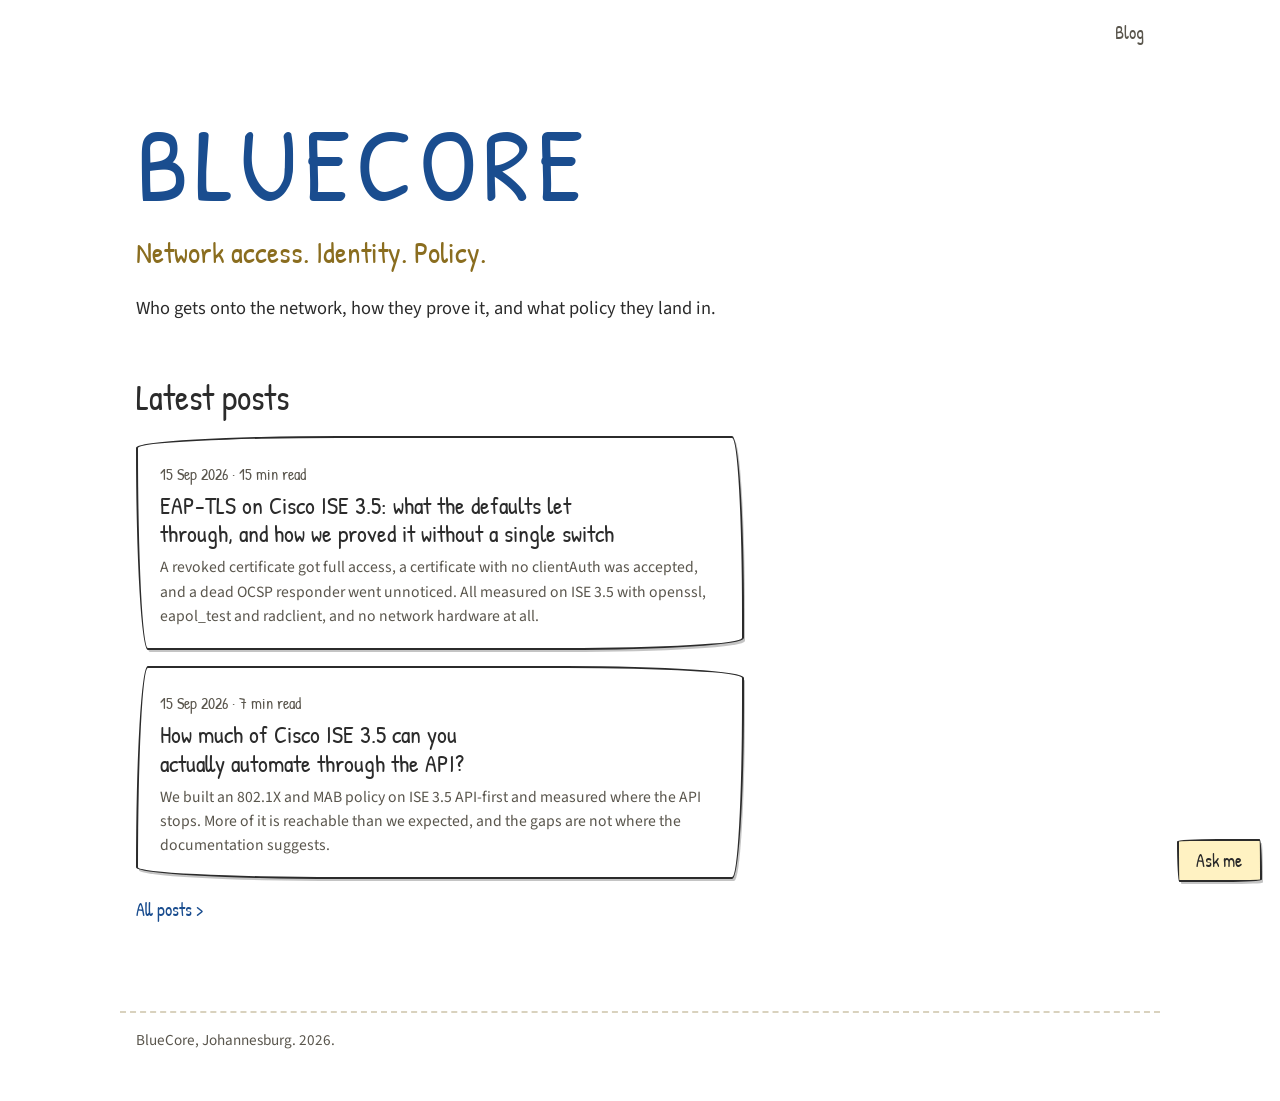
==== index.html @ 41329289 "Site: sketchy-on-white layout (hand-lettered headings, pastel boxes), rain/scanlines/typed tagline r" ====
<!DOCTYPE html>
<html lang="en">
<head>
<meta charset="UTF-8">
<meta name="viewport" content="width=device-width, initial-scale=1.0">
<title>BlueCore — network access, identity and policy</title>
<meta name="description" content="BlueCore designs and validates network access control: Cisco ISE, RADIUS, 802.1X, EAP-TLS and MAB. Johannesburg, South Africa.">
<meta name="theme-color" content="#ffffff">
<link rel="icon" type="image/svg+xml" href="/favicon.svg">
<meta property="og:title" content="BlueCore">
<meta property="og:description" content="Network access, identity and policy. Cisco ISE, RADIUS, 802.1X, EAP-TLS and MAB — designed, tested, documented.">
<meta property="og:url" content="https://bluecore.joburg/">
<meta property="og:type" content="website">
<link rel="stylesheet" href="https://fonts.googleapis.com/css2?family=Patrick+Hand&family=Source+Sans+3:ital,wght@0,400;0,600;1,400&family=IBM+Plex+Mono:wght@400;500&display=swap">
<link rel="stylesheet" href="/site.css?v=1449f8e14a">
<link rel="alternate" type="application/rss+xml" title="BlueCore blog" href="/blog/feed.xml">
</head>
<body>
  <main>
    <nav class="topnav" aria-label="Site">
      <!-- blog:nav -->
      <a href="/blog/">Blog</a>
      <!-- /blog:nav -->
      <a id="nav-pulse" href="#threat-pulse" hidden>Threat pulse</a>
    </nav>

    <section class="hero">
      <h1 class="wordmark">BLUECORE</h1>
      <p class="tagline">Network access. Identity. Policy.</p>
      <p class="hero-sub">Who gets onto the network, how they prove it, and what policy they land in.</p>
    </section>

    <!-- blog:latest -->
    <section class="section" id="latest">
      <h2>Latest posts</h2>
      <ul class="post-list"><li class="post-item"><p class="post-meta"><time datetime="2026-09-15">15 Sep 2026</time> · 15 min read</p><h3><a href="/blog/ise-eap-tls-without-hardware/">EAP-TLS on Cisco ISE 3.5: what the defaults let through, and how we proved it without a single switch</a></h3><p>A revoked certificate got full access, a certificate with no clientAuth was accepted, and a dead OCSP responder went unnoticed. All measured on ISE 3.5 with openssl, eapol_test and radclient, and no network hardware at all.</p></li><li class="post-item"><p class="post-meta"><time datetime="2026-09-15">15 Sep 2026</time> · 7 min read</p><h3><a href="/blog/ise-api-coverage/">How much of Cisco ISE 3.5 can you actually automate through the API?</a></h3><p>We built an 802.1X and MAB policy on ISE 3.5 API-first and measured where the API stops. More of it is reachable than we expected, and the gaps are not where the documentation suggests.</p></li></ul>
      <p class="more-link"><a href="/blog/">All posts &gt;</a></p>
    </section>
    <!-- /blog:latest -->

    <section class="section" id="threat-pulse" hidden aria-live="polite">
      <h2>Threat pulse</h2>
      <p class="pulse-intro">Live from BlueCore's lab threat-intel service. Indicators are defanged.</p>
      <div class="grid">
        <article class="card" id="tp-feodo">
          <h3>Botnet C2 servers</h3>
          <p class="stat" data-f="feodo.total">—</p>
          <p class="stat-sub">tracked, last 30 days · <span data-f="feodo.online">—</span> online</p>
          <ul class="kv" data-list="feodo.by_malware"></ul>
        </article>
        <article class="card" id="tp-threatfox">
          <h3>ThreatFox IOCs</h3>
          <p class="stat" data-f="threatfox.total">—</p>
          <p class="stat-sub" id="tp-threatfox-sub">reported, last 24 h</p>
          <ul class="kv" data-list="threatfox.by_malware"></ul>
        </article>
        <article class="card" id="tp-tor">
          <h3>Tor exit nodes</h3>
          <p class="stat" data-f="torexit.total">—</p>
          <p class="stat-sub">currently listed</p>
          <p class="card-note">Exit nodes are not malicious by themselves; they are context for access decisions.</p>
        </article>
      </div>
      <div class="panel pulse-newest" id="tp-newest">
        <h3>Newest C2 servers</h3>
        <div class="pulse-scroll">
          <table class="pulse-table">
            <thead><tr><th>IP</th><th>Family</th><th>Country</th><th>First seen</th></tr></thead>
            <tbody></tbody>
          </table>
        </div>
      </div>
      <p class="pulse-meta">updated <span id="tp-updated">—</span> · data: <a href="https://feodotracker.abuse.ch/" rel="noopener">abuse.ch Feodo Tracker</a> and <a href="https://threatfox.abuse.ch/" rel="noopener">ThreatFox</a> (CC0), <a href="https://check.torproject.org/exit-addresses" rel="noopener">Tor Project</a></p>
    </section>
  </main>

  <footer>
    BlueCore, Johannesburg. 2026.
  </footer>

<script src="/chat.js" defer></script>
<script src="/intel.js" defer></script>
</body>
</html>
---- site.css ----
/* BlueCore site styles, shared by the homepage and the blog pages.
 * The "sketchy on white" look from the lab write-ups: hand-lettered headings, pencil-grey ink,
 * pastel fills and boxes drawn with a slightly uneven outline. */

:root {
  --paper: #ffffff;
  --paper-2: #f6f3ea;
  --ink: #2b2b2b;
  --ink-soft: #5a564d;
  --rule: #d9d2be;
  --amber: #8a6d1f;
  --amber-bg: #fff2c2;
  --blue: #1a4d8f;
  --blue-bg: #dbe9f7;
  --green: #2e7d32;
  --green-bg: #e3f2df;
  --pink-bg: #fbe0e0;
  --purple-bg: #ece3f7;
  --red: #b93a2b;
  --hand: 'Patrick Hand', 'Chalkboard SE', 'Comic Sans MS', cursive;
  --sans: 'Source Sans 3', 'Segoe UI', system-ui, sans-serif;
  --mono: 'IBM Plex Mono', ui-monospace, Menlo, Consolas, monospace;
  /* Two hand-drawn corner shapes; alternate them so neighbouring boxes never match. */
  --wobble-a: 255px 15px 225px 15px / 15px 225px 15px 255px;
  --wobble-b: 15px 225px 15px 255px / 255px 15px 225px 15px;
}

* { margin: 0; padding: 0; box-sizing: border-box; }

html { scroll-behavior: smooth; }
@media (prefers-reduced-motion: reduce) { html { scroll-behavior: auto; } }

body {
  background: var(--paper);
  color: var(--ink);
  font-family: var(--sans);
  font-size: 17px;
  line-height: 1.55;
  overflow-x: hidden;
}

a { color: var(--blue); text-decoration-thickness: 1px; text-underline-offset: 2px; }
a:focus-visible, button:focus-visible {
  outline: 3px solid var(--amber);
  outline-offset: 2px;
}

h1, h2, h3, h4 {
  font-family: var(--hand);
  font-weight: 400;
  line-height: 1.15;
  color: var(--ink);
  text-wrap: balance;
}

/* Boxes drawn by hand: firm ink line, a fainter second pass just outside it. */
.card, .post-item, .panel {
  border: 2px solid var(--ink);
  border-radius: var(--wobble-a);
  box-shadow: 2px 3px 0 -1px rgba(43, 43, 43, 0.28);
}

/* ---------- Page frame ---------- */
main { max-width: 1040px; margin: 0 auto; padding: 0 16px; }

/* ---------- Top navigation (homepage and blog) ---------- */
.topnav {
  display: flex;
  flex-wrap: wrap;
  align-items: baseline;
  justify-content: flex-end;
  gap: 0.4rem 1.6rem;
  padding: 1.2rem 0 0;
  font-family: var(--hand);
  font-size: 1.15rem;
}
.topnav [hidden] { display: none; }
.topnav:not(:has(a:not([hidden]))) { display: none; }
.topnav a { color: var(--ink-soft); text-decoration: none; }
.topnav a:hover, .topnav a[aria-current="page"] { color: var(--blue); text-decoration: underline; }
.topnav .topnav-home {
  margin-right: auto;
  color: var(--blue);
  font-size: 1.5rem;
  letter-spacing: 0.06em;
}

/* ---------- Hero: the page title as a hand-lettered header ---------- */
.hero { padding: clamp(2rem, 7vh, 4.5rem) 0 1rem; }
.wordmark {
  font-size: clamp(3rem, 9vw, 6.5rem);
  letter-spacing: 0.06em;
  color: var(--blue);
  line-height: 1;
}
.tagline {
  margin-top: 0.8rem;
  font-family: var(--hand);
  font-size: clamp(1.3rem, 3vw, 1.9rem);
  color: var(--amber);
}
.hero-sub {
  margin-top: 1.2rem;
  max-width: 68ch;
  font-size: 1.15rem;
  color: var(--ink);
}

/* ---------- Sections ---------- */
.section { padding: 2.4rem 0; }
.section + .section { border-top: 2px dashed var(--rule); }
.section h2 {
  font-size: clamp(1.6rem, 3.2vw, 2.2rem);
  margin-bottom: 1.2rem;
}
.section h3 { font-size: 1.35rem; color: var(--amber); }

.panel {
  background: var(--paper);
  padding: 1.4rem 1.6rem;
}

/* ---------- Card grid ---------- */
.grid {
  display: grid;
  grid-template-columns: repeat(3, 1fr);
  gap: 1.2rem;
}
@media (max-width: 860px) { .grid { grid-template-columns: repeat(2, 1fr); } }
@media (max-width: 560px) { .grid { grid-template-columns: 1fr; } }

.card {
  padding: 1.2rem 1.3rem 1.4rem;
  display: flex;
  flex-direction: column;
  gap: 0.5rem;
  background: var(--blue-bg);
}
.grid .card:nth-child(2) { background: var(--green-bg); }
.grid .card:nth-child(3) { background: var(--purple-bg); }
.card h3 { font-size: 1.35rem; color: var(--ink); }
.card p { color: var(--ink-soft); font-size: 0.95rem; line-height: 1.5; }

/* ---------- Threat pulse ---------- */
#threat-pulse[hidden], #threat-pulse [hidden] { display: none; }
.pulse-intro { max-width: 68ch; color: var(--ink-soft); margin-bottom: 1.4rem; }
/* .card .x outranks the generic .card p rule above */
.card .stat {
  font-family: var(--hand);
  font-size: clamp(2.2rem, 5vw, 3rem);
  color: var(--ink);
  line-height: 1;
  margin: 0.2rem 0;
}
.card .stat-sub { color: var(--ink-soft); font-size: 0.9rem; }
.card .card-note { color: var(--ink-soft); font-size: 0.88rem; font-style: italic; }
.kv {
  list-style: none;
  font-size: 0.9rem;
  color: var(--ink-soft);
  margin-top: 0.2rem;
  font-variant-numeric: tabular-nums;
}
.kv li {
  display: flex;
  justify-content: space-between;
  gap: 1rem;
  padding: 0.3rem 0;
  border-bottom: 1px dashed rgba(43, 43, 43, 0.3);
}
.kv li:last-child { border-bottom: 0; }
.kv .kv-name { overflow: hidden; text-overflow: ellipsis; white-space: nowrap; min-width: 0; }
.kv .kv-count { color: var(--ink); flex: none; }
.pulse-newest { margin-top: 1.2rem; }
.pulse-newest h3 { font-size: 1.35rem; color: var(--amber); margin-bottom: 0.8rem; }
.pulse-scroll { overflow-x: auto; max-width: 100%; }
.pulse-table {
  width: 100%;
  border-collapse: collapse;
  text-align: left;
  white-space: nowrap;
  font-size: 0.95rem;
  font-variant-numeric: tabular-nums;
}
.pulse-table th {
  font-weight: 600;
  padding: 0.5rem 0.7rem;
  background: var(--paper-2);
  border-bottom: 2px solid var(--ink-soft);
}
.pulse-table td {
  padding: 0.5rem 0.7rem;
  border-bottom: 1px solid var(--rule);
  color: var(--ink);
}
.pulse-table td:first-child { font-family: var(--mono); font-size: 0.88em; }
.pulse-meta { margin-top: 1rem; font-size: 0.9rem; color: var(--ink-soft); }
.pulse-meta a { color: var(--blue); }
@media (max-width: 560px) {
  .pulse-table th, .pulse-table td { padding: 0.4rem 0.5rem; }
  .pulse-newest { padding: 1.2rem 1rem; }
}

/* ---------- Footer ---------- */
footer {
  max-width: 1040px;
  margin: 3rem auto 0;
  padding: 1rem 16px 3rem;
  border-top: 2px dashed var(--rule);
  color: var(--ink-soft);
  font-size: 0.95rem;
}

/* ---------- Post lists (homepage "Latest posts" and /blog/) ---------- */
.post-list { list-style: none; display: grid; gap: 1rem; max-width: 76ch; }
.post-item {
  padding: 1.1rem 1.4rem 1.2rem;
  background: var(--paper);
}
.post-item:nth-child(even) { border-radius: var(--wobble-b); }
.post-item:hover { background: var(--amber-bg); }
.post-item :is(h2, h3) { font-size: 1.5rem; line-height: 1.2; }
.post-item :is(h2, h3) a { color: var(--ink); text-decoration: none; }
.post-item :is(h2, h3) a:hover { color: var(--blue); text-decoration: underline; }
.post-item p { color: var(--ink-soft); font-size: 0.98rem; margin-top: 0.45rem; max-width: 72ch; }
.post-meta { font-family: var(--hand); color: var(--amber); font-size: 1.05rem; }
.post-item .post-meta { margin-bottom: 0.2rem; }
.more-link { margin-top: 1.1rem; font-family: var(--hand); font-size: 1.15rem; }
.more-link a { text-decoration: none; }
.more-link a:hover { text-decoration: underline; }
.draft-badge {
  display: inline-block;
  margin-left: 0.6rem;
  padding: 0 0.5rem;
  border: 1px solid var(--red);
  border-radius: 3px;
  background: var(--pink-bg);
  color: var(--red);
  font-size: 0.95rem;
}

/* ---------- Blog pages ---------- */
.blog main { max-width: 1040px; }
.blog-head { max-width: 68ch; padding: 2.5rem 0 1.2rem; }
.blog-head h1 { font-size: clamp(2.2rem, 5vw, 3.4rem); letter-spacing: 0.01em; }
.blog-head .post-meta { margin-top: 0.6rem; }
.post-cover {
  max-width: 1040px;
  margin: 0.5rem 0 2rem;
  background: var(--paper);
  padding: 8px;
  border: 1.5px solid var(--rule);
  border-radius: 6px;
}
.post-cover img { display: block; width: 100%; height: auto; }
.blog-head .lede { margin-top: 1rem; font-size: 1.15rem; color: var(--ink); max-width: 68ch; }
.blog-list { max-width: 68ch; padding: 0 0 2rem; }

.prose {
  max-width: 68ch;
  padding: 0 0 2rem;
  font-size: 1.05rem;
  line-height: 1.6;
  overflow-wrap: break-word;
}
.prose > * + * { margin-top: 1rem; }
.prose h2 {
  margin-top: 3rem;
  padding-top: 1rem;
  border-top: 2px dashed var(--rule);
  font-size: clamp(1.6rem, 3.2vw, 2.2rem);
}
.prose h3 { margin-top: 1.8rem; font-size: 1.35rem; color: var(--amber); }
.prose h4 { margin-top: 1.4rem; font-size: 1.15rem; color: var(--ink-soft); }
.prose strong { font-weight: 600; }
.prose ul, .prose ol { padding-left: 1.5rem; }
.prose li + li { margin-top: 0.35rem; }
.prose li::marker { color: var(--amber); }
.prose code {
  font-family: var(--mono);
  font-size: 0.88em;
  background: var(--paper-2);
  padding: 0.08em 0.35em;
  border-radius: 3px;
}
.prose pre {
  font-family: var(--mono);
  font-size: 0.88rem;
  line-height: 1.5;
  background: var(--paper-2);
  border: 1px solid var(--rule);
  border-radius: 6px;
  padding: 0.8rem 1rem;
  overflow-x: auto;
}
.prose pre code { background: none; padding: 0; font-size: inherit; }
.prose blockquote {
  border-left: 4px solid var(--amber);
  background: var(--amber-bg);
  border-radius: 0 6px 6px 0;
  padding: 0.7rem 1rem;
  max-width: 68ch;
}
.prose blockquote > * + * { margin-top: 0.7rem; }
.prose hr { border: 0; border-top: 2px dashed var(--rule); margin: 2.4rem 0; }
.prose img { max-width: 100%; height: auto; }
/* A paragraph holding only a diagram becomes a framed figure that breaks out of the reading column. */
.prose p:has(> img:only-child), .prose p:has(> a:only-child > img) {
  width: min(1040px, calc(100vw - 32px));
  margin-top: 1.6rem;
  margin-bottom: 1.6rem;
  background: var(--paper);
  border: 1.5px solid var(--rule);
  border-radius: 6px;
  padding: 8px;
  overflow-x: auto;
}
.prose p:has(> img:only-child) img, .prose p:has(> a:only-child > img) img { display: block; width: 100%; margin: 0 auto; }
.table-wrap { overflow-x: auto; margin: 1.2rem 0; }
.prose table {
  border-collapse: collapse;
  width: 100%;
  font-size: 0.95rem;
  line-height: 1.45;
  font-variant-numeric: tabular-nums;
}
.prose th {
  text-align: left;
  vertical-align: top;
  font-weight: 600;
  padding: 0.5rem 0.7rem;
  background: var(--paper-2);
  border-bottom: 2px solid var(--ink-soft);
}
.prose td { padding: 0.5rem 0.7rem; border-bottom: 1px solid var(--rule); vertical-align: top; }
.post-foot {
  max-width: 68ch;
  margin-top: 1rem;
  padding-top: 1rem;
  border-top: 2px dashed var(--rule);
  font-family: var(--hand);
  font-size: 1.15rem;
  display: flex;
  flex-wrap: wrap;
  gap: 0.6rem 1.6rem;
}
.post-foot a { text-decoration: none; }
.post-foot a:hover { text-decoration: underline; }

@media (max-width: 640px) {
  body { font-size: 16px; }
  .card, .post-item { padding-inline: 1rem; }
}
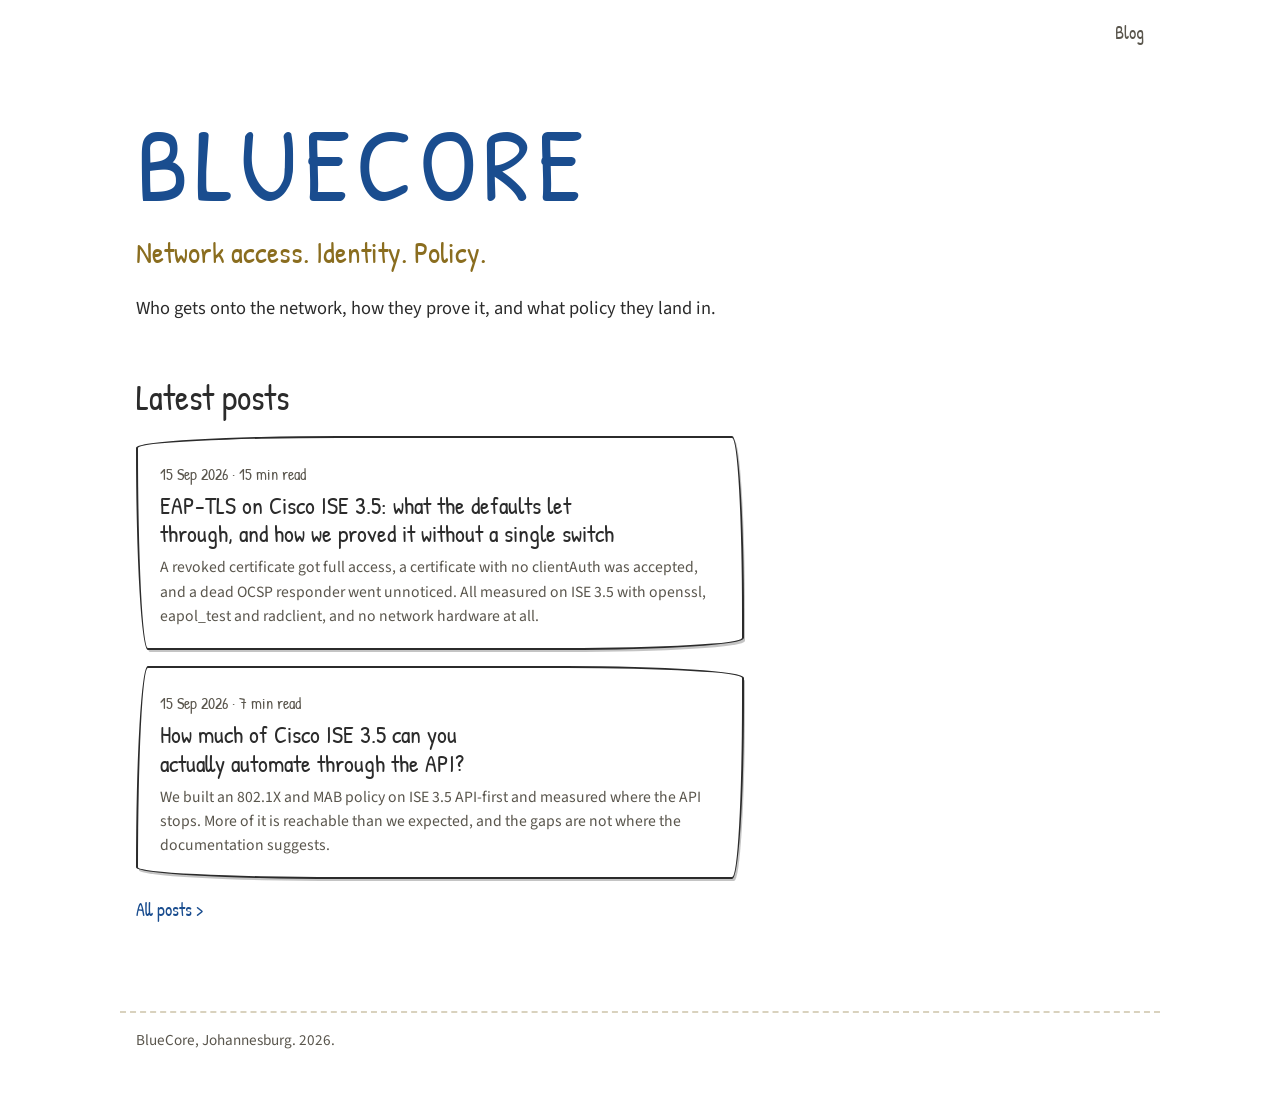
==== commit f65b9a6b: "Remove chat widget, Threat pulse and Live lab" ====
--- a/index.html
+++ b/index.html
@@ -12,7 +12,7 @@
 <meta property="og:url" content="https://bluecore.joburg/">
 <meta property="og:type" content="website">
 <link rel="stylesheet" href="https://fonts.googleapis.com/css2?family=Patrick+Hand&family=Source+Sans+3:ital,wght@0,400;0,600;1,400&family=IBM+Plex+Mono:wght@400;500&display=swap">
-<link rel="stylesheet" href="/site.css?v=1449f8e14a">
+<link rel="stylesheet" href="/site.css?v=a4471fb251">
 <link rel="alternate" type="application/rss+xml" title="BlueCore blog" href="/blog/feed.xml">
 </head>
 <body>
@@ -21,7 +21,6 @@
       <!-- blog:nav -->
       <a href="/blog/">Blog</a>
       <!-- /blog:nav -->
-      <a id="nav-pulse" href="#threat-pulse" hidden>Threat pulse</a>
     </nav>
 
     <section class="hero">
@@ -37,48 +36,10 @@
       <p class="more-link"><a href="/blog/">All posts &gt;</a></p>
     </section>
     <!-- /blog:latest -->
-
-    <section class="section" id="threat-pulse" hidden aria-live="polite">
-      <h2>Threat pulse</h2>
-      <p class="pulse-intro">Live from BlueCore's lab threat-intel service. Indicators are defanged.</p>
-      <div class="grid">
-        <article class="card" id="tp-feodo">
-          <h3>Botnet C2 servers</h3>
-          <p class="stat" data-f="feodo.total">—</p>
-          <p class="stat-sub">tracked, last 30 days · <span data-f="feodo.online">—</span> online</p>
-          <ul class="kv" data-list="feodo.by_malware"></ul>
-        </article>
-        <article class="card" id="tp-threatfox">
-          <h3>ThreatFox IOCs</h3>
-          <p class="stat" data-f="threatfox.total">—</p>
-          <p class="stat-sub" id="tp-threatfox-sub">reported, last 24 h</p>
-          <ul class="kv" data-list="threatfox.by_malware"></ul>
-        </article>
-        <article class="card" id="tp-tor">
-          <h3>Tor exit nodes</h3>
-          <p class="stat" data-f="torexit.total">—</p>
-          <p class="stat-sub">currently listed</p>
-          <p class="card-note">Exit nodes are not malicious by themselves; they are context for access decisions.</p>
-        </article>
-      </div>
-      <div class="panel pulse-newest" id="tp-newest">
-        <h3>Newest C2 servers</h3>
-        <div class="pulse-scroll">
-          <table class="pulse-table">
-            <thead><tr><th>IP</th><th>Family</th><th>Country</th><th>First seen</th></tr></thead>
-            <tbody></tbody>
-          </table>
-        </div>
-      </div>
-      <p class="pulse-meta">updated <span id="tp-updated">—</span> · data: <a href="https://feodotracker.abuse.ch/" rel="noopener">abuse.ch Feodo Tracker</a> and <a href="https://threatfox.abuse.ch/" rel="noopener">ThreatFox</a> (CC0), <a href="https://check.torproject.org/exit-addresses" rel="noopener">Tor Project</a></p>
-    </section>
   </main>
 
   <footer>
     BlueCore, Johannesburg. 2026.
   </footer>
-
-<script src="/chat.js" defer></script>
-<script src="/intel.js" defer></script>
 </body>
 </html>
--- a/site.css
+++ b/site.css
@@ -54,7 +54,7 @@
 }
 
 /* Boxes drawn by hand: firm ink line, a fainter second pass just outside it. */
-.card, .post-item, .panel {
+.post-item {
   border: 2px solid var(--ink);
   border-radius: var(--wobble-a);
   box-shadow: 2px 3px 0 -1px rgba(43, 43, 43, 0.28);
@@ -115,91 +115,6 @@
 }
 .section h3 { font-size: 1.35rem; color: var(--amber); }
 
-.panel {
-  background: var(--paper);
-  padding: 1.4rem 1.6rem;
-}
-
-/* ---------- Card grid ---------- */
-.grid {
-  display: grid;
-  grid-template-columns: repeat(3, 1fr);
-  gap: 1.2rem;
-}
-@media (max-width: 860px) { .grid { grid-template-columns: repeat(2, 1fr); } }
-@media (max-width: 560px) { .grid { grid-template-columns: 1fr; } }
-
-.card {
-  padding: 1.2rem 1.3rem 1.4rem;
-  display: flex;
-  flex-direction: column;
-  gap: 0.5rem;
-  background: var(--blue-bg);
-}
-.grid .card:nth-child(2) { background: var(--green-bg); }
-.grid .card:nth-child(3) { background: var(--purple-bg); }
-.card h3 { font-size: 1.35rem; color: var(--ink); }
-.card p { color: var(--ink-soft); font-size: 0.95rem; line-height: 1.5; }
-
-/* ---------- Threat pulse ---------- */
-#threat-pulse[hidden], #threat-pulse [hidden] { display: none; }
-.pulse-intro { max-width: 68ch; color: var(--ink-soft); margin-bottom: 1.4rem; }
-/* .card .x outranks the generic .card p rule above */
-.card .stat {
-  font-family: var(--hand);
-  font-size: clamp(2.2rem, 5vw, 3rem);
-  color: var(--ink);
-  line-height: 1;
-  margin: 0.2rem 0;
-}
-.card .stat-sub { color: var(--ink-soft); font-size: 0.9rem; }
-.card .card-note { color: var(--ink-soft); font-size: 0.88rem; font-style: italic; }
-.kv {
-  list-style: none;
-  font-size: 0.9rem;
-  color: var(--ink-soft);
-  margin-top: 0.2rem;
-  font-variant-numeric: tabular-nums;
-}
-.kv li {
-  display: flex;
-  justify-content: space-between;
-  gap: 1rem;
-  padding: 0.3rem 0;
-  border-bottom: 1px dashed rgba(43, 43, 43, 0.3);
-}
-.kv li:last-child { border-bottom: 0; }
-.kv .kv-name { overflow: hidden; text-overflow: ellipsis; white-space: nowrap; min-width: 0; }
-.kv .kv-count { color: var(--ink); flex: none; }
-.pulse-newest { margin-top: 1.2rem; }
-.pulse-newest h3 { font-size: 1.35rem; color: var(--amber); margin-bottom: 0.8rem; }
-.pulse-scroll { overflow-x: auto; max-width: 100%; }
-.pulse-table {
-  width: 100%;
-  border-collapse: collapse;
-  text-align: left;
-  white-space: nowrap;
-  font-size: 0.95rem;
-  font-variant-numeric: tabular-nums;
-}
-.pulse-table th {
-  font-weight: 600;
-  padding: 0.5rem 0.7rem;
-  background: var(--paper-2);
-  border-bottom: 2px solid var(--ink-soft);
-}
-.pulse-table td {
-  padding: 0.5rem 0.7rem;
-  border-bottom: 1px solid var(--rule);
-  color: var(--ink);
-}
-.pulse-table td:first-child { font-family: var(--mono); font-size: 0.88em; }
-.pulse-meta { margin-top: 1rem; font-size: 0.9rem; color: var(--ink-soft); }
-.pulse-meta a { color: var(--blue); }
-@media (max-width: 560px) {
-  .pulse-table th, .pulse-table td { padding: 0.4rem 0.5rem; }
-  .pulse-newest { padding: 1.2rem 1rem; }
-}
 
 /* ---------- Footer ---------- */
 footer {
@@ -349,5 +264,5 @@
 
 @media (max-width: 640px) {
   body { font-size: 16px; }
-  .card, .post-item { padding-inline: 1rem; }
-}
+  .post-item { padding-inline: 1rem; }
+}
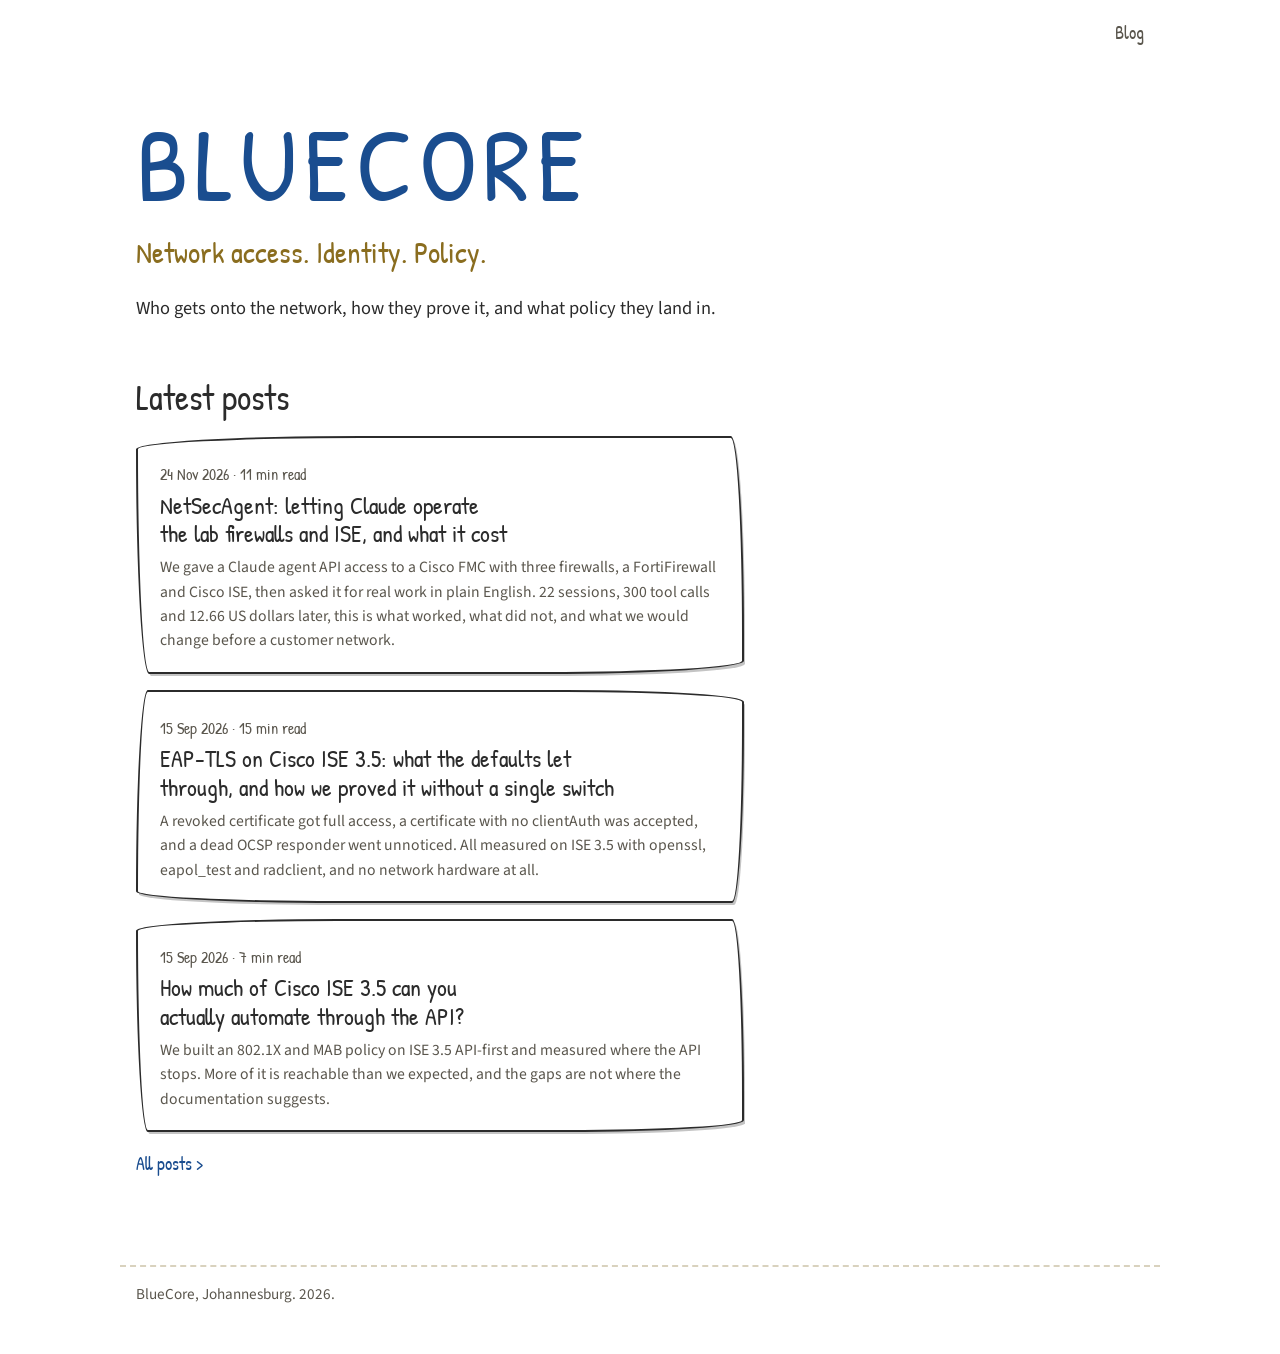
==== commit 6b069749: "Blog: NetSecAgent, a Claude agent on the lab firewalls and ISE" ====
--- a/index.html
+++ b/index.html
@@ -32,7 +32,7 @@
     <!-- blog:latest -->
     <section class="section" id="latest">
       <h2>Latest posts</h2>
-      <ul class="post-list"><li class="post-item"><p class="post-meta"><time datetime="2026-09-15">15 Sep 2026</time> · 15 min read</p><h3><a href="/blog/ise-eap-tls-without-hardware/">EAP-TLS on Cisco ISE 3.5: what the defaults let through, and how we proved it without a single switch</a></h3><p>A revoked certificate got full access, a certificate with no clientAuth was accepted, and a dead OCSP responder went unnoticed. All measured on ISE 3.5 with openssl, eapol_test and radclient, and no network hardware at all.</p></li><li class="post-item"><p class="post-meta"><time datetime="2026-09-15">15 Sep 2026</time> · 7 min read</p><h3><a href="/blog/ise-api-coverage/">How much of Cisco ISE 3.5 can you actually automate through the API?</a></h3><p>We built an 802.1X and MAB policy on ISE 3.5 API-first and measured where the API stops. More of it is reachable than we expected, and the gaps are not where the documentation suggests.</p></li></ul>
+      <ul class="post-list"><li class="post-item"><p class="post-meta"><time datetime="2026-11-24">24 Nov 2026</time> · 11 min read</p><h3><a href="/blog/netsecagent-claude-firewall-ise/">NetSecAgent: letting Claude operate the lab firewalls and ISE, and what it cost</a></h3><p>We gave a Claude agent API access to a Cisco FMC with three firewalls, a FortiFirewall and Cisco ISE, then asked it for real work in plain English. 22 sessions, 300 tool calls and 12.66 US dollars later, this is what worked, what did not, and what we would change before a customer network.</p></li><li class="post-item"><p class="post-meta"><time datetime="2026-09-15">15 Sep 2026</time> · 15 min read</p><h3><a href="/blog/ise-eap-tls-without-hardware/">EAP-TLS on Cisco ISE 3.5: what the defaults let through, and how we proved it without a single switch</a></h3><p>A revoked certificate got full access, a certificate with no clientAuth was accepted, and a dead OCSP responder went unnoticed. All measured on ISE 3.5 with openssl, eapol_test and radclient, and no network hardware at all.</p></li><li class="post-item"><p class="post-meta"><time datetime="2026-09-15">15 Sep 2026</time> · 7 min read</p><h3><a href="/blog/ise-api-coverage/">How much of Cisco ISE 3.5 can you actually automate through the API?</a></h3><p>We built an 802.1X and MAB policy on ISE 3.5 API-first and measured where the API stops. More of it is reachable than we expected, and the gaps are not where the documentation suggests.</p></li></ul>
       <p class="more-link"><a href="/blog/">All posts &gt;</a></p>
     </section>
     <!-- /blog:latest -->
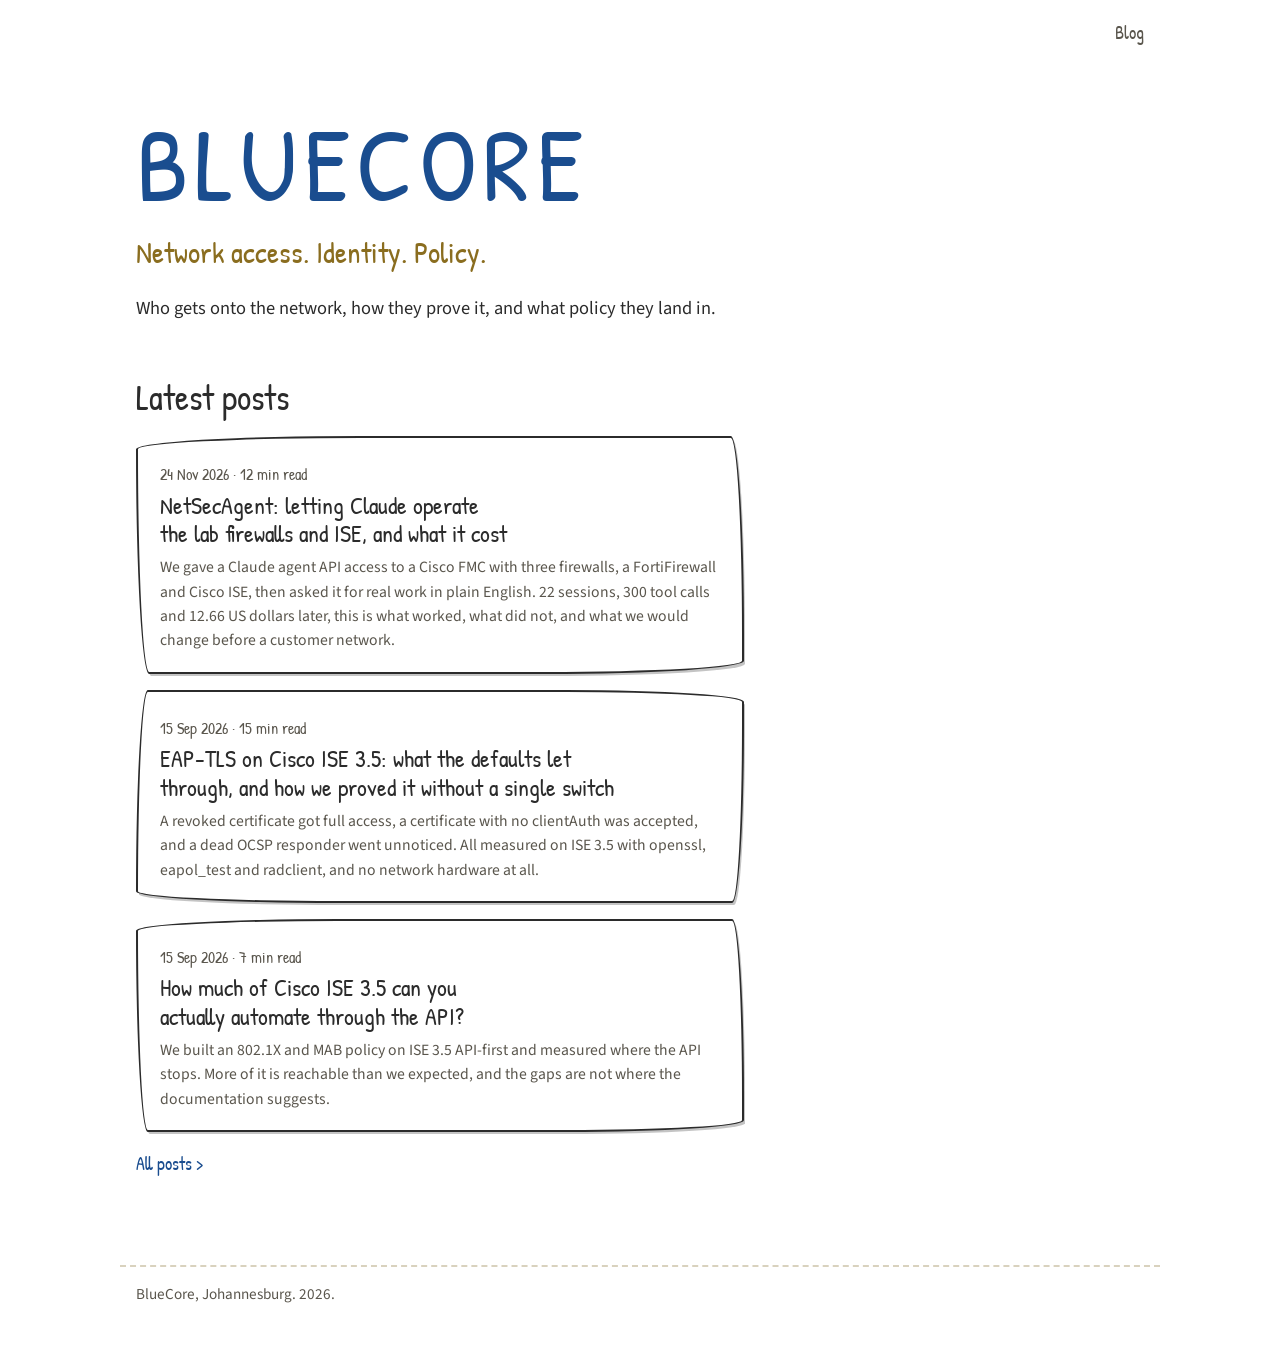
==== commit 9619c283: "Blog: NetSecAgent post revised after review" ====
--- a/index.html
+++ b/index.html
@@ -32,7 +32,7 @@
     <!-- blog:latest -->
     <section class="section" id="latest">
       <h2>Latest posts</h2>
-      <ul class="post-list"><li class="post-item"><p class="post-meta"><time datetime="2026-11-24">24 Nov 2026</time> · 11 min read</p><h3><a href="/blog/netsecagent-claude-firewall-ise/">NetSecAgent: letting Claude operate the lab firewalls and ISE, and what it cost</a></h3><p>We gave a Claude agent API access to a Cisco FMC with three firewalls, a FortiFirewall and Cisco ISE, then asked it for real work in plain English. 22 sessions, 300 tool calls and 12.66 US dollars later, this is what worked, what did not, and what we would change before a customer network.</p></li><li class="post-item"><p class="post-meta"><time datetime="2026-09-15">15 Sep 2026</time> · 15 min read</p><h3><a href="/blog/ise-eap-tls-without-hardware/">EAP-TLS on Cisco ISE 3.5: what the defaults let through, and how we proved it without a single switch</a></h3><p>A revoked certificate got full access, a certificate with no clientAuth was accepted, and a dead OCSP responder went unnoticed. All measured on ISE 3.5 with openssl, eapol_test and radclient, and no network hardware at all.</p></li><li class="post-item"><p class="post-meta"><time datetime="2026-09-15">15 Sep 2026</time> · 7 min read</p><h3><a href="/blog/ise-api-coverage/">How much of Cisco ISE 3.5 can you actually automate through the API?</a></h3><p>We built an 802.1X and MAB policy on ISE 3.5 API-first and measured where the API stops. More of it is reachable than we expected, and the gaps are not where the documentation suggests.</p></li></ul>
+      <ul class="post-list"><li class="post-item"><p class="post-meta"><time datetime="2026-11-24">24 Nov 2026</time> · 12 min read</p><h3><a href="/blog/netsecagent-claude-firewall-ise/">NetSecAgent: letting Claude operate the lab firewalls and ISE, and what it cost</a></h3><p>We gave a Claude agent API access to a Cisco FMC with three firewalls, a FortiFirewall and Cisco ISE, then asked it for real work in plain English. 22 sessions, 300 tool calls and 12.66 US dollars later, this is what worked, what did not, and what we would change before a customer network.</p></li><li class="post-item"><p class="post-meta"><time datetime="2026-09-15">15 Sep 2026</time> · 15 min read</p><h3><a href="/blog/ise-eap-tls-without-hardware/">EAP-TLS on Cisco ISE 3.5: what the defaults let through, and how we proved it without a single switch</a></h3><p>A revoked certificate got full access, a certificate with no clientAuth was accepted, and a dead OCSP responder went unnoticed. All measured on ISE 3.5 with openssl, eapol_test and radclient, and no network hardware at all.</p></li><li class="post-item"><p class="post-meta"><time datetime="2026-09-15">15 Sep 2026</time> · 7 min read</p><h3><a href="/blog/ise-api-coverage/">How much of Cisco ISE 3.5 can you actually automate through the API?</a></h3><p>We built an 802.1X and MAB policy on ISE 3.5 API-first and measured where the API stops. More of it is reachable than we expected, and the gaps are not where the documentation suggests.</p></li></ul>
       <p class="more-link"><a href="/blog/">All posts &gt;</a></p>
     </section>
     <!-- /blog:latest -->
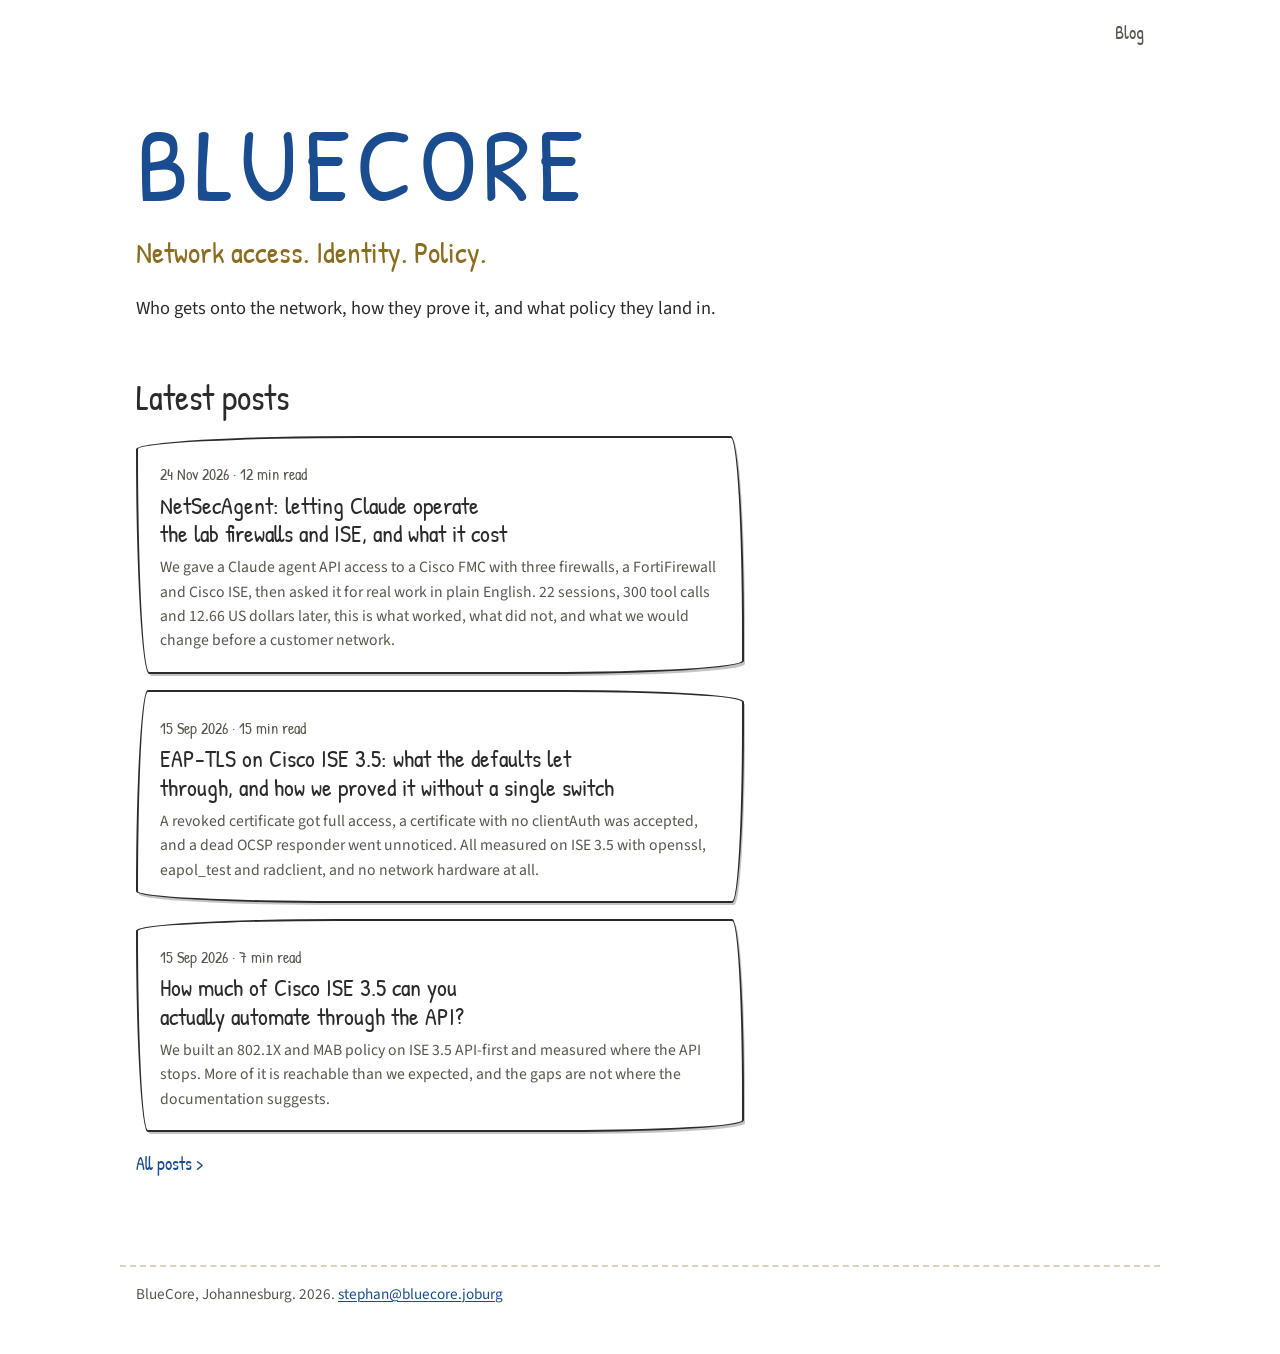
==== commit c549baf0: "Add contact email to the footer" ====
--- a/index.html
+++ b/index.html
@@ -39,7 +39,7 @@
   </main>
 
   <footer>
-    BlueCore, Johannesburg. 2026.
+    BlueCore, Johannesburg. 2026. <a href="mailto:stephan@bluecore.joburg">stephan@bluecore.joburg</a>
   </footer>
 </body>
 </html>
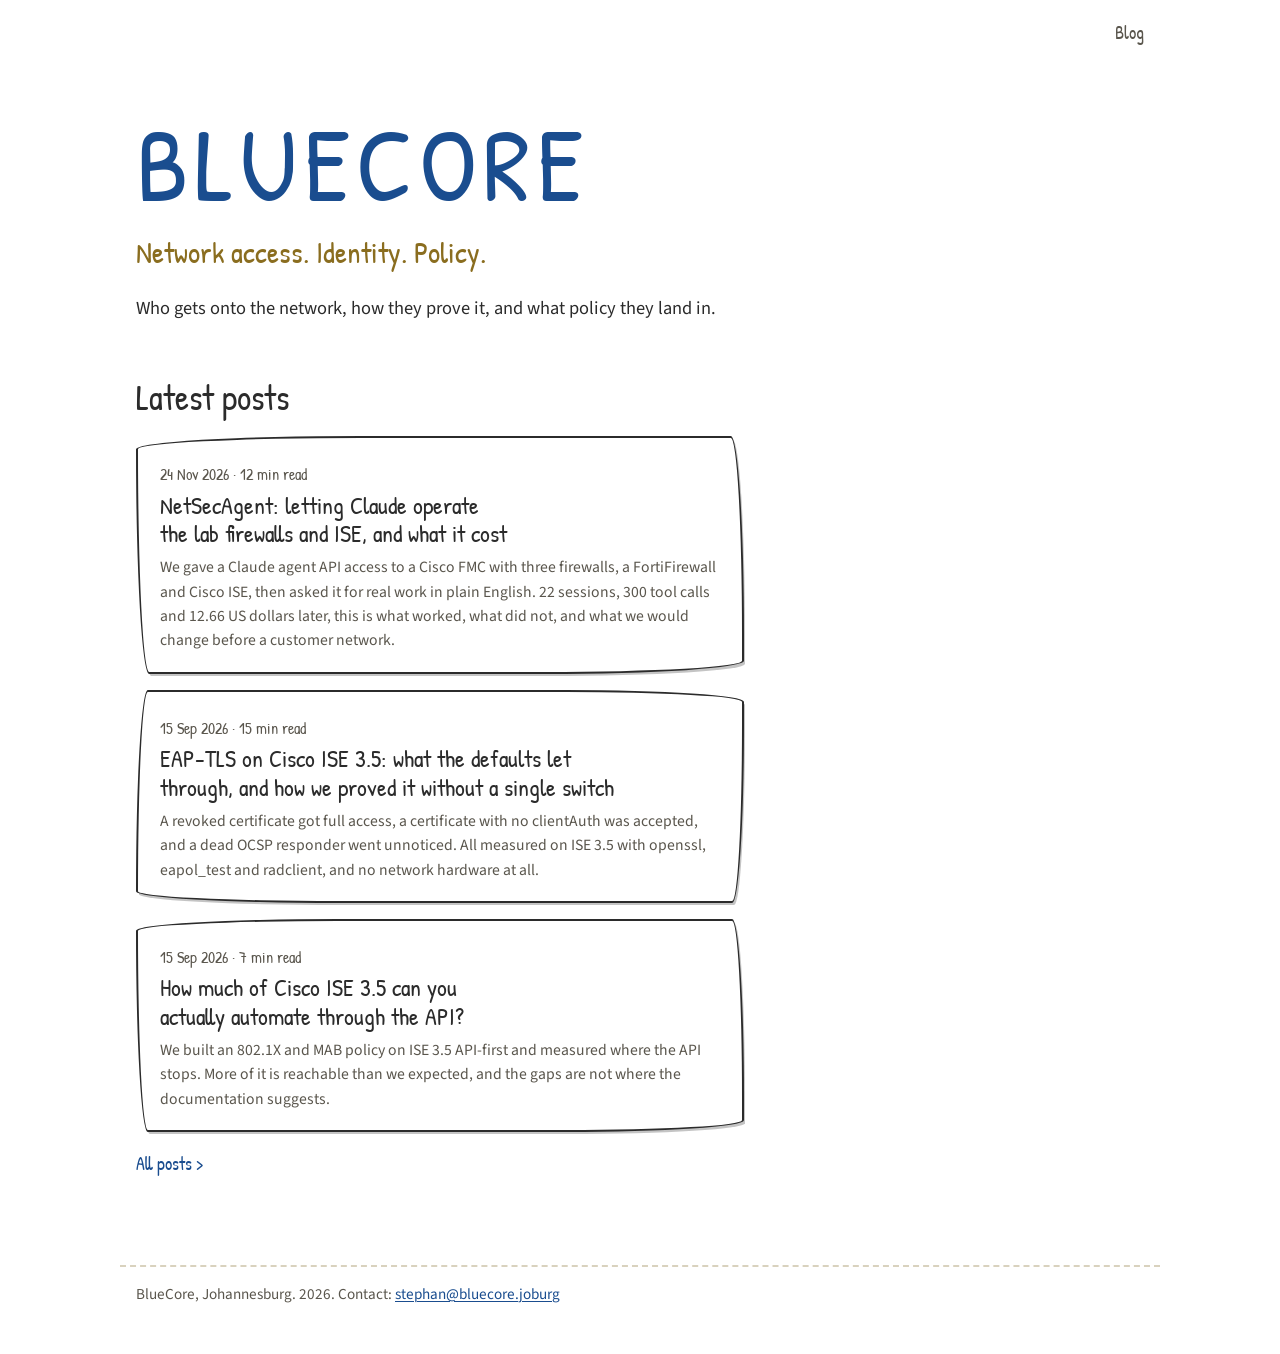
==== commit a3ad0e43: "Label the footer email as the contact" ====
--- a/index.html
+++ b/index.html
@@ -39,7 +39,7 @@
   </main>
 
   <footer>
-    BlueCore, Johannesburg. 2026. <a href="mailto:stephan@bluecore.joburg">stephan@bluecore.joburg</a>
+    BlueCore, Johannesburg. 2026. Contact: <a href="mailto:stephan@bluecore.joburg">stephan@bluecore.joburg</a>
   </footer>
 </body>
 </html>
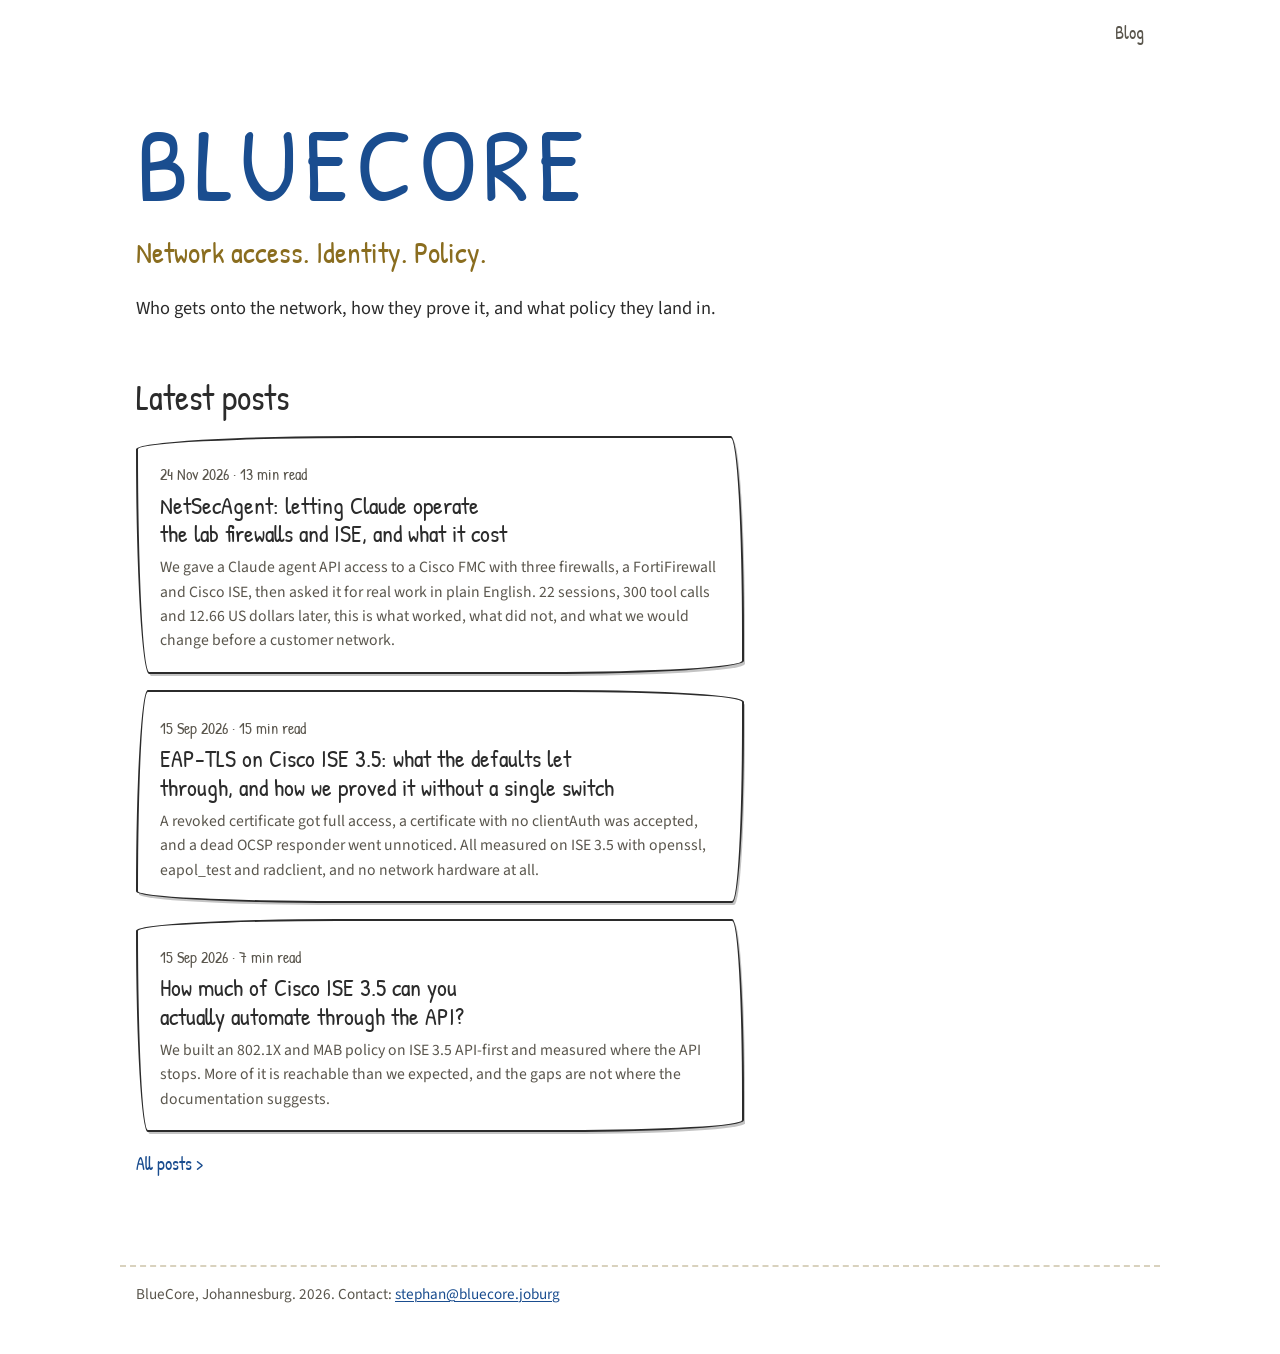
==== commit 698f641b: "Blog: NetSecAgent post, add thin-tool comparison figure" ====
--- a/index.html
+++ b/index.html
@@ -32,7 +32,7 @@
     <!-- blog:latest -->
     <section class="section" id="latest">
       <h2>Latest posts</h2>
-      <ul class="post-list"><li class="post-item"><p class="post-meta"><time datetime="2026-11-24">24 Nov 2026</time> · 12 min read</p><h3><a href="/blog/netsecagent-claude-firewall-ise/">NetSecAgent: letting Claude operate the lab firewalls and ISE, and what it cost</a></h3><p>We gave a Claude agent API access to a Cisco FMC with three firewalls, a FortiFirewall and Cisco ISE, then asked it for real work in plain English. 22 sessions, 300 tool calls and 12.66 US dollars later, this is what worked, what did not, and what we would change before a customer network.</p></li><li class="post-item"><p class="post-meta"><time datetime="2026-09-15">15 Sep 2026</time> · 15 min read</p><h3><a href="/blog/ise-eap-tls-without-hardware/">EAP-TLS on Cisco ISE 3.5: what the defaults let through, and how we proved it without a single switch</a></h3><p>A revoked certificate got full access, a certificate with no clientAuth was accepted, and a dead OCSP responder went unnoticed. All measured on ISE 3.5 with openssl, eapol_test and radclient, and no network hardware at all.</p></li><li class="post-item"><p class="post-meta"><time datetime="2026-09-15">15 Sep 2026</time> · 7 min read</p><h3><a href="/blog/ise-api-coverage/">How much of Cisco ISE 3.5 can you actually automate through the API?</a></h3><p>We built an 802.1X and MAB policy on ISE 3.5 API-first and measured where the API stops. More of it is reachable than we expected, and the gaps are not where the documentation suggests.</p></li></ul>
+      <ul class="post-list"><li class="post-item"><p class="post-meta"><time datetime="2026-11-24">24 Nov 2026</time> · 13 min read</p><h3><a href="/blog/netsecagent-claude-firewall-ise/">NetSecAgent: letting Claude operate the lab firewalls and ISE, and what it cost</a></h3><p>We gave a Claude agent API access to a Cisco FMC with three firewalls, a FortiFirewall and Cisco ISE, then asked it for real work in plain English. 22 sessions, 300 tool calls and 12.66 US dollars later, this is what worked, what did not, and what we would change before a customer network.</p></li><li class="post-item"><p class="post-meta"><time datetime="2026-09-15">15 Sep 2026</time> · 15 min read</p><h3><a href="/blog/ise-eap-tls-without-hardware/">EAP-TLS on Cisco ISE 3.5: what the defaults let through, and how we proved it without a single switch</a></h3><p>A revoked certificate got full access, a certificate with no clientAuth was accepted, and a dead OCSP responder went unnoticed. All measured on ISE 3.5 with openssl, eapol_test and radclient, and no network hardware at all.</p></li><li class="post-item"><p class="post-meta"><time datetime="2026-09-15">15 Sep 2026</time> · 7 min read</p><h3><a href="/blog/ise-api-coverage/">How much of Cisco ISE 3.5 can you actually automate through the API?</a></h3><p>We built an 802.1X and MAB policy on ISE 3.5 API-first and measured where the API stops. More of it is reachable than we expected, and the gaps are not where the documentation suggests.</p></li></ul>
       <p class="more-link"><a href="/blog/">All posts &gt;</a></p>
     </section>
     <!-- /blog:latest -->
